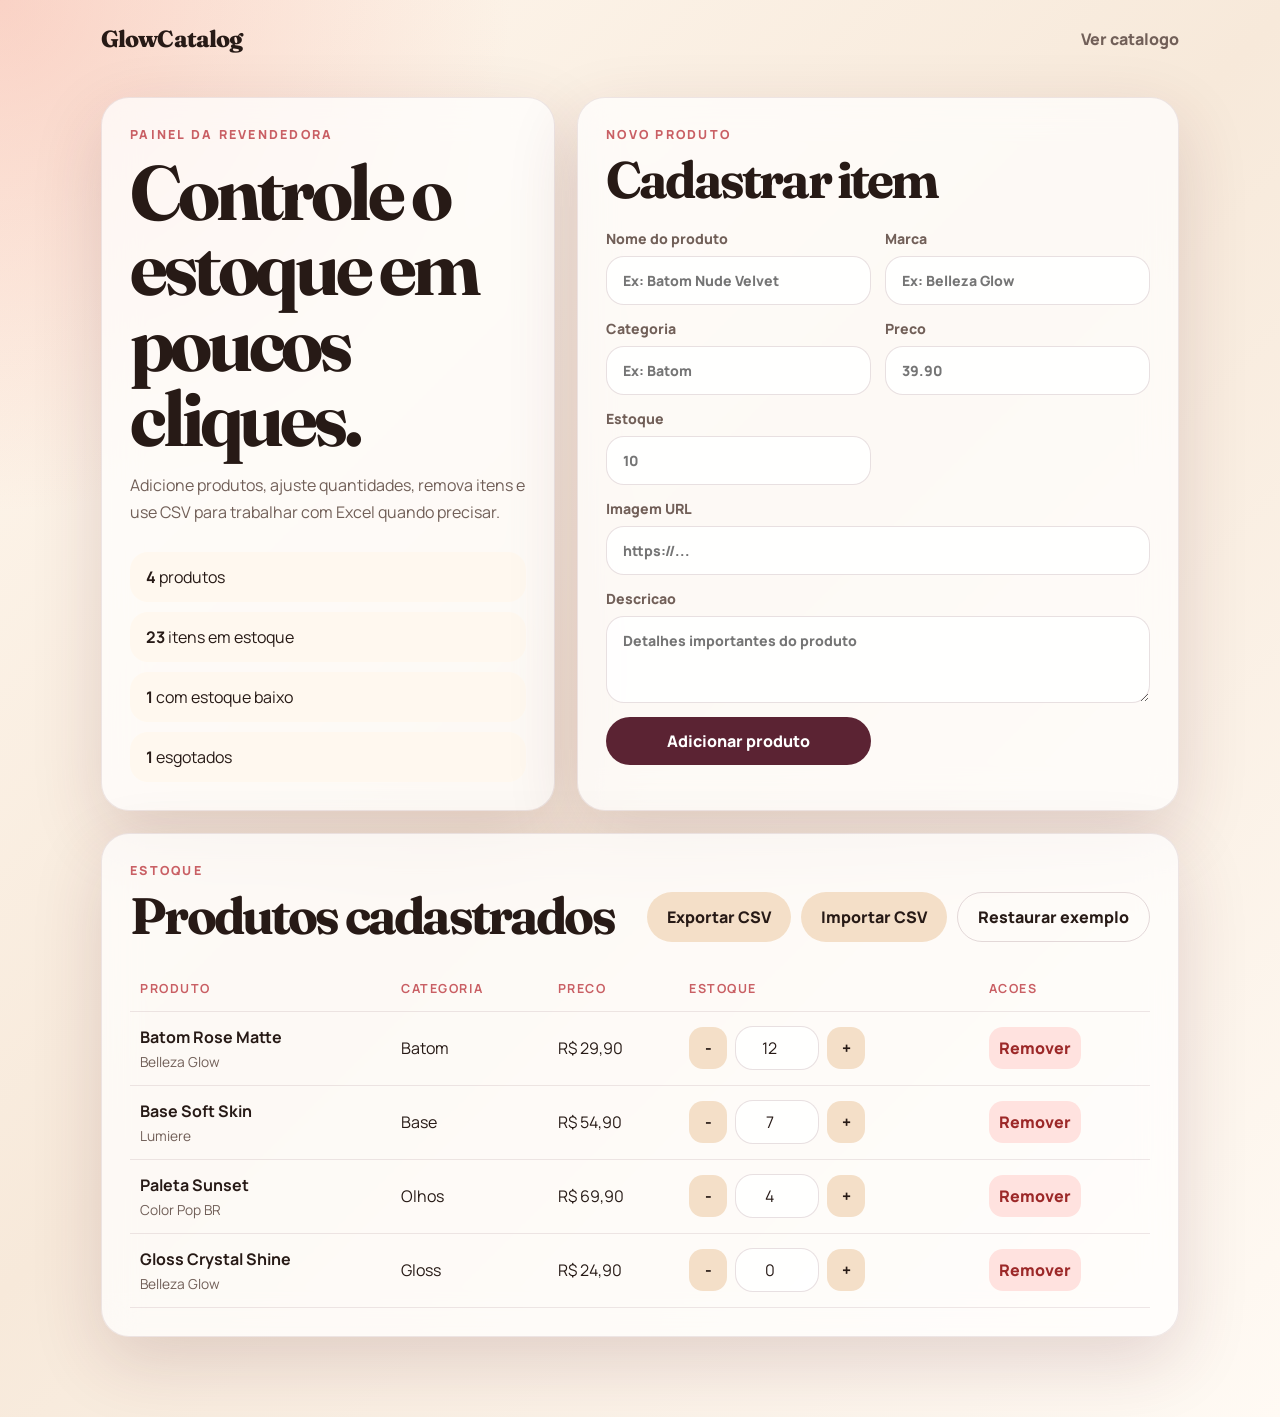
==== admin.html @ e666558e "Create Mary Kay product catalog" ====
﻿<!DOCTYPE html>
<html lang="pt-BR">
<head>
  <meta charset="UTF-8">
  <meta name="viewport" content="width=device-width, initial-scale=1.0">
  <title>Painel da Revendedora | GlowCatalog</title>
  <link rel="preconnect" href="https://fonts.googleapis.com">
  <link rel="preconnect" href="https://fonts.gstatic.com" crossorigin>
  <link href="https://fonts.googleapis.com/css2?family=Fraunces:opsz,wght@9..144,600;9..144,800&family=Manrope:wght@400;600;700;800&display=swap" rel="stylesheet">
  <link rel="stylesheet" href="assets/styles.css">
</head>
<body class="admin-body">
  <nav class="topbar compact">
    <a class="brand" href="index.html">GlowCatalog</a>
    <div class="nav-links">
      <a href="index.html">Ver catalogo</a>
    </div>
  </nav>

  <main class="admin-layout">
    <section class="panel intro-panel">
      <p class="eyebrow">Painel da revendedora</p>
      <h1>Controle o estoque em poucos cliques.</h1>
      <p>Adicione produtos, ajuste quantidades, remova itens e use CSV para trabalhar com Excel quando precisar.</p>
      <div class="summary" data-admin-summary></div>
    </section>

    <section class="panel">
      <div class="section-heading">
        <div>
          <p class="eyebrow">Novo produto</p>
          <h2>Cadastrar item</h2>
        </div>
      </div>

      <form class="product-form" data-product-form>
        <label>Nome do produto<input name="name" required placeholder="Ex: Batom Nude Velvet"></label>
        <label>Marca<input name="brand" required placeholder="Ex: Belleza Glow"></label>
        <label>Categoria<input name="category" required placeholder="Ex: Batom"></label>
        <label>Preco<input name="price" type="number" min="0" step="0.01" required placeholder="39.90"></label>
        <label>Estoque<input name="stock" type="number" min="0" required placeholder="10"></label>
        <label class="full-width">Imagem URL<input name="image" placeholder="https://..."></label>
        <label class="full-width">Descricao<textarea name="description" rows="3" placeholder="Detalhes importantes do produto"></textarea></label>
        <button class="button" type="submit">Adicionar produto</button>
      </form>
    </section>

    <section class="panel full-width-panel">
      <div class="section-heading">
        <div>
          <p class="eyebrow">Estoque</p>
          <h2>Produtos cadastrados</h2>
        </div>
        <div class="toolbar">
          <button class="button secondary" type="button" data-export>Exportar CSV</button>
          <label class="button secondary file-button">Importar CSV<input type="file" accept=".csv" data-import></label>
          <button class="button ghost" type="button" data-reset>Restaurar exemplo</button>
        </div>
      </div>
      <div class="table-wrap" data-admin-table></div>
    </section>
  </main>

  <script src="scripts/store.js"></script>
  <script src="scripts/admin.js"></script>
</body>
</html>
---- assets/styles.css ----
﻿:root {
  --ink: #271a16;
  --muted: #715f58;
  --cream: #fff8ef;
  --sand: #f4dfc8;
  --rose: #c95f64;
  --coral: #f08a76;
  --plum: #5b2333;
  --white: #ffffff;
  --shadow: 0 24px 70px rgba(91, 35, 51, 0.16);
  --radius: 28px;
}

* {
  box-sizing: border-box;
}

html {
  scroll-behavior: smooth;
}

body {
  margin: 0;
  background:
    radial-gradient(circle at top left, rgba(240, 138, 118, 0.34), transparent 32rem),
    linear-gradient(135deg, #fff8ef 0%, #f7e9da 48%, #fffaf4 100%);
  color: var(--ink);
  font-family: "Manrope", sans-serif;
}

img, input, select, textarea, button {
  font: inherit;
}

a {
  color: inherit;
  text-decoration: none;
}

button, .button {
  cursor: pointer;
}

.hero {
  min-height: 78vh;
  padding: 24px clamp(18px, 4vw, 64px) 80px;
  position: relative;
  overflow: hidden;
}

.hero::after {
  content: "";
  position: absolute;
  width: 360px;
  height: 360px;
  right: -110px;
  top: 160px;
  border-radius: 999px;
  background: linear-gradient(135deg, rgba(201, 95, 100, 0.25), rgba(255, 248, 239, 0));
  z-index: -1;
}

.topbar {
  display: flex;
  align-items: center;
  justify-content: space-between;
  gap: 20px;
  max-width: 1180px;
  margin: 0 auto;
  padding: 14px 0;
}

.topbar.compact {
  padding: 24px clamp(18px, 4vw, 64px);
}

.brand {
  font-family: "Fraunces", serif;
  font-size: 1.45rem;
  font-weight: 800;
  letter-spacing: -0.04em;
}

.nav-links {
  display: flex;
  align-items: center;
  gap: 18px;
  color: var(--muted);
  font-weight: 800;
}

.hero-content {
  display: grid;
  grid-template-columns: minmax(0, 1fr) 360px;
  align-items: end;
  gap: 44px;
  max-width: 1180px;
  margin: 88px auto 0;
}

.eyebrow {
  color: var(--rose);
  font-size: 0.78rem;
  font-weight: 900;
  letter-spacing: 0.18em;
  margin: 0 0 12px;
  text-transform: uppercase;
}

h1, h2, h3 {
  font-family: "Fraunces", serif;
  letter-spacing: -0.055em;
  line-height: 0.98;
  margin: 0;
}

h1 {
  font-size: clamp(3.1rem, 8vw, 7.8rem);
  max-width: 920px;
}

h2 {
  font-size: clamp(2rem, 4vw, 4rem);
}

h3 {
  font-size: 1.55rem;
}

.hero-copy {
  color: var(--muted);
  font-size: clamp(1rem, 2vw, 1.25rem);
  line-height: 1.7;
  max-width: 650px;
  margin: 28px 0;
}

.button {
  align-items: center;
  background: var(--plum);
  border: 0;
  border-radius: 999px;
  color: var(--white);
  display: inline-flex;
  font-weight: 900;
  justify-content: center;
  padding: 13px 20px;
  transition: transform 180ms ease, box-shadow 180ms ease, opacity 180ms ease;
}

.button:hover {
  box-shadow: 0 18px 36px rgba(91, 35, 51, 0.22);
  transform: translateY(-2px);
}

.button.small {
  font-size: 0.85rem;
  padding: 10px 14px;
}

.button.secondary, .button.ghost {
  background: var(--sand);
  color: var(--ink);
}

.button.ghost {
  background: transparent;
  border: 1px solid rgba(91, 35, 51, 0.16);
}

.disabled {
  opacity: 0.54;
  pointer-events: none;
}

.hero-card, .panel, .product-card, .empty-state {
  background: rgba(255, 255, 255, 0.72);
  border: 1px solid rgba(91, 35, 51, 0.1);
  border-radius: var(--radius);
  box-shadow: var(--shadow);
  backdrop-filter: blur(18px);
}

.hero-card {
  padding: 30px;
  transform: rotate(2deg);
}

.hero-card span, .hero-card p {
  color: var(--muted);
}

.hero-card strong {
  display: block;
  font-family: "Fraunces", serif;
  font-size: 2.35rem;
  letter-spacing: -0.05em;
  line-height: 1;
  margin: 16px 0;
}

.catalog-section, .admin-layout {
  max-width: 1180px;
  margin: 0 auto;
  padding: 48px clamp(18px, 4vw, 64px) 80px;
}

.section-heading {
  align-items: end;
  display: flex;
  justify-content: space-between;
  gap: 20px;
  margin-bottom: 24px;
}

.count {
  background: var(--plum);
  border-radius: 999px;
  color: var(--white);
  font-weight: 900;
  padding: 10px 14px;
}

.filters {
  display: grid;
  grid-template-columns: minmax(220px, 1fr) 220px 220px;
  gap: 14px;
  margin-bottom: 28px;
}

input, select, textarea {
  background: rgba(255, 255, 255, 0.85);
  border: 1px solid rgba(91, 35, 51, 0.14);
  border-radius: 18px;
  color: var(--ink);
  outline: 0;
  padding: 14px 16px;
  width: 100%;
}

input:focus, select:focus, textarea:focus {
  border-color: var(--rose);
  box-shadow: 0 0 0 4px rgba(201, 95, 100, 0.14);
}

.products-grid {
  display: grid;
  grid-template-columns: repeat(3, minmax(0, 1fr));
  gap: 20px;
}

.product-card {
  animation: rise 420ms ease both;
  overflow: hidden;
}

.product-image {
  background-color: var(--sand);
  background-position: center;
  background-size: cover;
  min-height: 230px;
  padding: 16px;
}

.stock-pill {
  background: rgba(255, 255, 255, 0.88);
  border-radius: 999px;
  color: var(--plum);
  display: inline-flex;
  font-size: 0.82rem;
  font-weight: 900;
  padding: 8px 12px;
}

.is-sold-out .product-image {
  filter: grayscale(0.8);
}

.product-info {
  padding: 22px;
}

.product-info p:not(.eyebrow) {
  color: var(--muted);
  line-height: 1.6;
}

.product-footer {
  align-items: center;
  display: flex;
  gap: 14px;
  justify-content: space-between;
  margin-top: 22px;
}

.product-footer strong {
  font-size: 1.2rem;
}

footer {
  color: var(--muted);
  padding: 0 clamp(18px, 4vw, 64px) 40px;
  text-align: center;
}

.admin-body {
  min-height: 100vh;
}

.admin-layout {
  display: grid;
  grid-template-columns: 0.86fr 1.14fr;
  gap: 22px;
  padding-top: 20px;
}

.panel {
  padding: 28px;
}

.intro-panel h1 {
  font-size: clamp(2.5rem, 6vw, 5.6rem);
}

.intro-panel p:not(.eyebrow) {
  color: var(--muted);
  line-height: 1.7;
}

.summary {
  display: grid;
  gap: 10px;
  margin-top: 26px;
}

.summary span {
  background: var(--cream);
  border-radius: 18px;
  padding: 14px 16px;
}

.product-form {
  display: grid;
  grid-template-columns: repeat(2, minmax(0, 1fr));
  gap: 14px;
}

.product-form label {
  color: var(--muted);
  display: grid;
  font-size: 0.88rem;
  font-weight: 900;
  gap: 8px;
}

.full-width, .full-width-panel {
  grid-column: 1 / -1;
}

.toolbar {
  display: flex;
  flex-wrap: wrap;
  gap: 10px;
  justify-content: flex-end;
}

.file-button input {
  display: none;
}

.table-wrap {
  overflow-x: auto;
}

table {
  border-collapse: collapse;
  width: 100%;
}

th, td {
  border-bottom: 1px solid rgba(91, 35, 51, 0.1);
  padding: 14px 10px;
  text-align: left;
  vertical-align: middle;
}

th {
  color: var(--rose);
  font-size: 0.78rem;
  letter-spacing: 0.12em;
  text-transform: uppercase;
}

td span {
  color: var(--muted);
  display: block;
  font-size: 0.86rem;
  margin-top: 4px;
}

.stock-control {
  align-items: center;
  display: flex;
  gap: 8px;
}

.stock-control button, .danger {
  background: var(--sand);
  border: 0;
  border-radius: 14px;
  color: var(--ink);
  font-weight: 900;
  min-width: 38px;
  padding: 10px;
}

.stock-control input {
  max-width: 84px;
  padding: 10px;
  text-align: center;
}

.danger {
  background: #ffe2df;
  color: #9c2828;
}

.empty-state {
  grid-column: 1 / -1;
  padding: 36px;
  text-align: center;
}

@keyframes rise {
  from {
    opacity: 0;
    transform: translateY(16px);
  }
  to {
    opacity: 1;
    transform: translateY(0);
  }
}

@media (max-width: 920px) {
  .hero-content, .admin-layout, .products-grid, .filters {
    grid-template-columns: 1fr;
  }

  .hero-card {
    transform: none;
  }

  .section-heading {
    align-items: start;
    flex-direction: column;
  }
}

@media (max-width: 620px) {
  .nav-links {
    align-items: flex-end;
    flex-direction: column;
    gap: 8px;
  }

  .product-form {
    grid-template-columns: 1fr;
  }

  .product-footer {
    align-items: start;
    flex-direction: column;
  }

  .toolbar {
    justify-content: flex-start;
  }
}
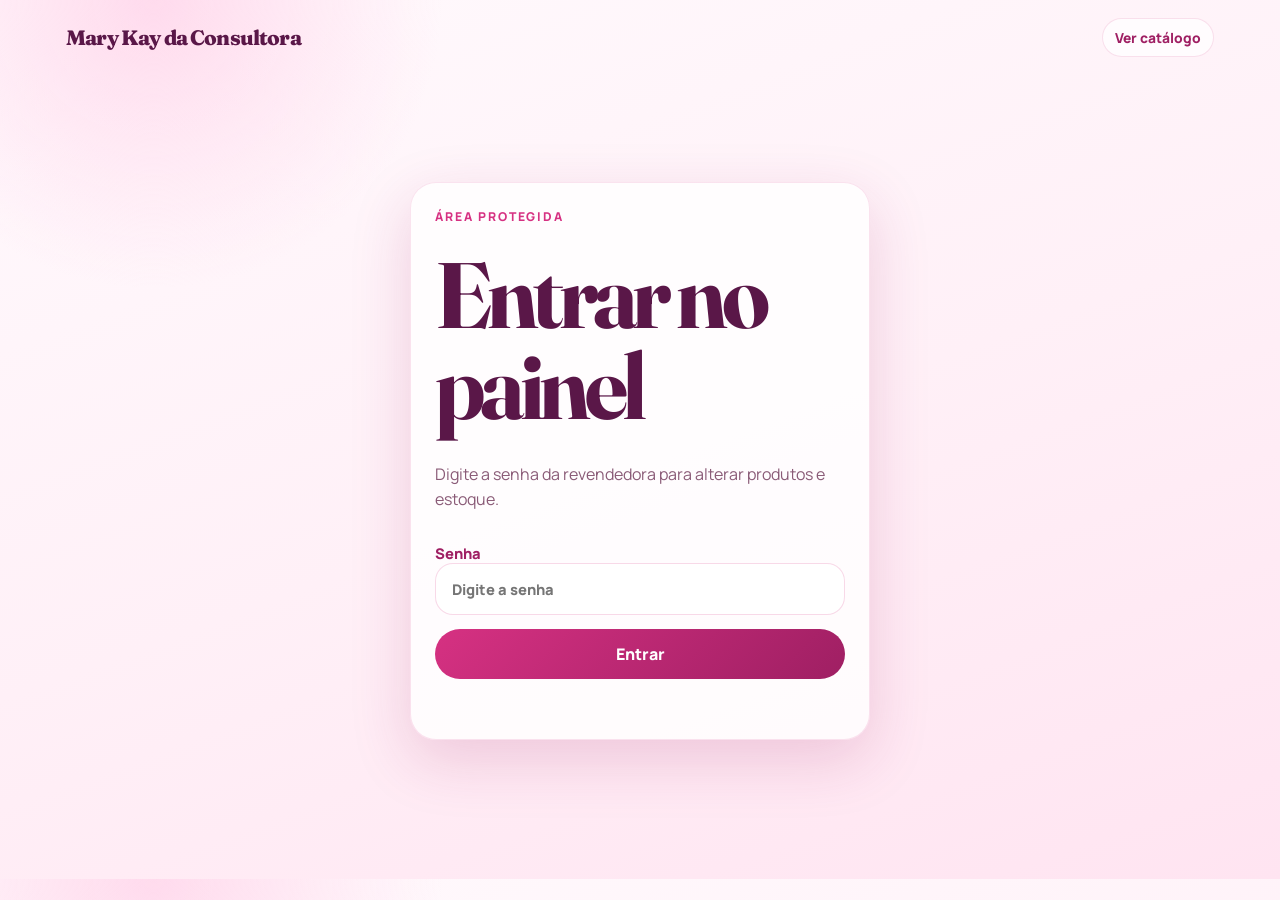
==== commit 7047363d: "Improve catalog README and mobile shopping flow" ====
--- a/admin.html
+++ b/admin.html
@@ -3,58 +3,59 @@
 <head>
   <meta charset="UTF-8">
   <meta name="viewport" content="width=device-width, initial-scale=1.0">
-  <title>Painel da Revendedora | GlowCatalog</title>
+  <title>Painel da Revendedora | Mary Kay</title>
   <link rel="preconnect" href="https://fonts.googleapis.com">
   <link rel="preconnect" href="https://fonts.gstatic.com" crossorigin>
-  <link href="https://fonts.googleapis.com/css2?family=Fraunces:opsz,wght@9..144,600;9..144,800&family=Manrope:wght@400;600;700;800&display=swap" rel="stylesheet">
+  <link href="https://fonts.googleapis.com/css2?family=Fraunces:opsz,wght@9..144,700;9..144,800&family=Manrope:wght@400;600;700;800&display=swap" rel="stylesheet">
   <link rel="stylesheet" href="assets/styles.css">
 </head>
 <body class="admin-body">
   <nav class="topbar compact">
-    <a class="brand" href="index.html">GlowCatalog</a>
-    <div class="nav-links">
-      <a href="index.html">Ver catalogo</a>
-    </div>
+    <a class="brand" href="index.html">Mary Kay da Consultora</a>
+    <div class="nav-links"><a href="index.html">Ver catálogo</a></div>
   </nav>
 
-  <main class="admin-layout">
+  <section class="login-screen" data-login-screen>
+    <form class="login-card" data-login-form>
+      <p class="eyebrow">Área protegida</p>
+      <h1>Entrar no painel</h1>
+      <p>Digite a senha da revendedora para alterar produtos e estoque.</p>
+      <label>Senha<input type="password" data-admin-password placeholder="Digite a senha" autocomplete="current-password"></label>
+      <button class="button" type="submit">Entrar</button>
+      <p class="login-error" data-login-error aria-live="polite"></p>
+    </form>
+  </section>
+
+  <main class="admin-layout is-locked" data-admin-content>
     <section class="panel intro-panel">
       <p class="eyebrow">Painel da revendedora</p>
-      <h1>Controle o estoque em poucos cliques.</h1>
+      <h1>Controle o catálogo em poucos cliques.</h1>
       <p>Adicione produtos, ajuste quantidades, remova itens e use CSV para trabalhar com Excel quando precisar.</p>
       <div class="summary" data-admin-summary></div>
     </section>
 
     <section class="panel">
-      <div class="section-heading">
-        <div>
-          <p class="eyebrow">Novo produto</p>
-          <h2>Cadastrar item</h2>
-        </div>
-      </div>
-
+      <div class="section-heading"><div><p class="eyebrow">Novo produto</p><h2>Cadastrar item</h2></div></div>
       <form class="product-form" data-product-form>
-        <label>Nome do produto<input name="name" required placeholder="Ex: Batom Nude Velvet"></label>
-        <label>Marca<input name="brand" required placeholder="Ex: Belleza Glow"></label>
-        <label>Categoria<input name="category" required placeholder="Ex: Batom"></label>
-        <label>Preco<input name="price" type="number" min="0" step="0.01" required placeholder="39.90"></label>
-        <label>Estoque<input name="stock" type="number" min="0" required placeholder="10"></label>
+        <label>Nome do produto<input name="name" required placeholder="Ex: Batom Matte"></label>
+        <label>Marca<input name="brand" required value="Mary Kay"></label>
+        <label>Categoria<input name="category" required placeholder="Ex: Maquiagem - Lábios"></label>
+        <label>Preço<input name="price" type="number" min="0" step="0.01" required placeholder="39.90"></label>
+        <label>Estoque<input name="stock" type="number" min="0" required value="10"></label>
+        <label>Etiqueta<input name="tag" placeholder="Ex: Promoção"></label>
         <label class="full-width">Imagem URL<input name="image" placeholder="https://..."></label>
-        <label class="full-width">Descricao<textarea name="description" rows="3" placeholder="Detalhes importantes do produto"></textarea></label>
+        <label class="full-width">Descrição<textarea name="description" rows="3" placeholder="Detalhes importantes do produto"></textarea></label>
         <button class="button" type="submit">Adicionar produto</button>
       </form>
     </section>
 
     <section class="panel full-width-panel">
       <div class="section-heading">
-        <div>
-          <p class="eyebrow">Estoque</p>
-          <h2>Produtos cadastrados</h2>
-        </div>
+        <div><p class="eyebrow">Estoque</p><h2>Produtos cadastrados</h2></div>
         <div class="toolbar">
           <button class="button secondary" type="button" data-export>Exportar CSV</button>
           <label class="button secondary file-button">Importar CSV<input type="file" accept=".csv" data-import></label>
-          <button class="button ghost" type="button" data-reset>Restaurar exemplo</button>
+          <button class="button ghost" type="button" data-reset>Restaurar catálogo</button>
         </div>
       </div>
       <div class="table-wrap" data-admin-table></div>
--- a/assets/styles.css
+++ b/assets/styles.css
@@ -1,479 +1,125 @@
 ﻿:root {
-  --ink: #271a16;
-  --muted: #715f58;
-  --cream: #fff8ef;
-  --sand: #f4dfc8;
-  --rose: #c95f64;
-  --coral: #f08a76;
-  --plum: #5b2333;
+  --ink: #3a1730;
+  --muted: #8a5b77;
+  --pink-50: #fff0f7;
+  --pink-100: #ffd9ec;
+  --pink-500: #d63182;
+  --pink-700: #9f1f63;
+  --plum: #5a1748;
   --white: #ffffff;
-  --shadow: 0 24px 70px rgba(91, 35, 51, 0.16);
-  --radius: 28px;
+  --danger-bg: #ffe1e8;
+  --danger: #a3264a;
+  --shadow: 0 20px 60px rgba(159, 31, 99, 0.18);
+  --radius: 26px;
+  --checkout-height: 112px;
 }
 
-* {
-  box-sizing: border-box;
-}
-
-html {
-  scroll-behavior: smooth;
-}
-
+* { box-sizing: border-box; }
+html { scroll-behavior: smooth; }
 body {
   margin: 0;
-  background:
-    radial-gradient(circle at top left, rgba(240, 138, 118, 0.34), transparent 32rem),
-    linear-gradient(135deg, #fff8ef 0%, #f7e9da 48%, #fffaf4 100%);
+  min-width: 320px;
+  background: radial-gradient(circle at 12% 0%, rgba(255, 217, 236, .95), transparent 18rem), linear-gradient(160deg, #fffafd 0%, #fff0f7 52%, #ffe4f1 100%);
   color: var(--ink);
   font-family: "Manrope", sans-serif;
+  padding-bottom: calc(var(--checkout-height) + env(safe-area-inset-bottom));
 }
-
-img, input, select, textarea, button {
-  font: inherit;
+img, input, textarea, button { font: inherit; }
+a { color: inherit; text-decoration: none; }
+button, .button { cursor: pointer; }
+.topbar { align-items: center; display: flex; gap: 12px; justify-content: space-between; margin: 0 auto; max-width: 1180px; padding: 18px 16px 8px; }
+.brand { color: var(--plum); font-family: "Fraunces", serif; font-size: 1.3rem; font-weight: 800; letter-spacing: -.04em; }
+.admin-link, .nav-links a { background: rgba(255,255,255,.72); border: 1px solid rgba(214,49,130,.14); border-radius: 999px; color: var(--pink-700); font-size: .86rem; font-weight: 900; padding: 9px 12px; }
+.nav-links { display: flex; gap: 10px; }
+.consultant-banner { align-items: center; background: linear-gradient(135deg, rgba(255,255,255,.88), rgba(255,217,236,.78)); border: 1px solid rgba(214,49,130,.14); border-radius: 0 0 34px 34px; box-shadow: var(--shadow); display: grid; gap: 18px; margin: 10px 12px 18px; padding: 18px; }
+.consultant-photo { align-items: center; aspect-ratio: 1; background: linear-gradient(135deg, #f9b6d7, var(--pink-500)); border: 8px solid var(--white); border-radius: 999px; box-shadow: 0 20px 44px rgba(159,31,99,.22); color: var(--white); display: flex; font-weight: 900; justify-content: center; justify-self: center; max-width: 180px; overflow: hidden; position: relative; text-align: center; width: 68vw; }
+.consultant-photo img { height: 100%; inset: 0; object-fit: cover; position: absolute; width: 100%; z-index: 2; }
+.eyebrow { color: var(--pink-500); font-size: .76rem; font-weight: 900; letter-spacing: .16em; margin: 0 0 10px; text-transform: uppercase; }
+h1, h2, h3 { font-family: "Fraunces", serif; letter-spacing: -.055em; line-height: .98; margin: 0; }
+h1 { color: var(--plum); font-size: clamp(2.45rem, 13vw, 5.8rem); }
+h2 { font-size: clamp(1.85rem, 8vw, 3.6rem); }
+h3 { font-size: 1.48rem; }
+p { color: var(--muted); line-height: 1.6; }
+.button { align-items: center; background: linear-gradient(135deg, var(--pink-500), var(--pink-700)); border: 0; border-radius: 999px; color: var(--white); display: inline-flex; font-weight: 900; justify-content: center; padding: 14px 18px; transition: transform .18s ease, box-shadow .18s ease, opacity .18s ease; }
+.button:hover { box-shadow: 0 16px 34px rgba(159,31,99,.26); transform: translateY(-1px); }
+.button.secondary, .button.ghost { background: var(--pink-100); color: var(--plum); }
+.button.ghost { background: var(--white); border: 1px solid rgba(214,49,130,.18); }
+.disabled, button:disabled { opacity: .48; pointer-events: none; }
+.shop-layout, .admin-layout { display: grid; gap: 18px; margin: 0 auto; max-width: 1180px; padding: 0 12px 26px; }
+.easy-search, .shop-card, .cart-card, .panel, .empty-state, .login-card { background: rgba(255,255,255,.82); border: 1px solid rgba(214,49,130,.13); border-radius: var(--radius); box-shadow: var(--shadow); overflow: hidden; }
+.easy-search { display: grid; gap: 10px; margin-bottom: 14px; padding: 16px; }
+.easy-search label, .product-form label, .login-card label { color: var(--pink-700); font-size: .92rem; font-weight: 900; }
+input, textarea { background: rgba(255,255,255,.94); border: 1px solid rgba(214,49,130,.18); border-radius: 18px; color: var(--ink); outline: 0; padding: 15px 16px; width: 100%; }
+input:focus, textarea:focus { border-color: var(--pink-500); box-shadow: 0 0 0 4px rgba(214,49,130,.14); }
+.category-strip { display: flex; gap: 10px; margin: 0 0 14px; overflow-x: auto; padding: 2px 2px 8px; }
+.chip { background: rgba(255,255,255,.82); border: 1px solid rgba(214,49,130,.16); border-radius: 999px; color: var(--plum); flex: 0 0 auto; font-weight: 900; padding: 12px 16px; }
+.chip.active { background: var(--plum); color: var(--white); }
+.shop-grid { display: grid; gap: 14px; }
+.shop-card { animation: rise .42s ease both; transition: transform .3s ease, box-shadow .3s ease; }
+.shop-card:hover { transform: scale(1.02); }
+.shop-image { background-color: var(--pink-100); background-position: center; background-size: cover; min-height: 178px; padding: 14px; }
+.tag-pill { background: rgba(255,255,255,.92); border-radius: 999px; color: var(--pink-700); display: inline-flex; font-size: .82rem; font-weight: 900; padding: 8px 12px; }
+.shop-info { display: grid; gap: 11px; padding: 18px; }
+.shop-info p { margin: 0; }
+.price { color: var(--pink-700); font-size: 1.55rem; }
+.big-actions { align-items: center; background: var(--pink-50); border-radius: 22px; display: grid; grid-template-columns: 58px 1fr 58px; overflow: hidden; }
+.big-actions button { background: var(--plum); border: 0; color: var(--white); font-size: 1.9rem; font-weight: 900; min-height: 58px; }
+.big-actions span { color: var(--plum); font-size: 1.35rem; font-weight: 900; text-align: center; }
+.add-button { padding: 16px; width: 100%; }
+.cart-panel { display: none; }
+.cart-card { padding: 18px; }
+.cart-heading { align-items: start; display: flex; justify-content: space-between; gap: 16px; margin-bottom: 16px; }
+.cart-heading span { background: var(--plum); border-radius: 999px; color: var(--white); font-weight: 900; padding: 8px 12px; white-space: nowrap; }
+.cart-list { display: grid; gap: 10px; }
+.cart-empty, .cart-row { background: var(--pink-50); border-radius: 18px; margin: 0; padding: 14px; }
+.cart-row { align-items: center; display: flex; gap: 12px; justify-content: space-between; }
+.cart-row span { color: var(--muted); display: block; font-size: .9rem; margin-top: 4px; }
+.cart-row button, .danger { background: var(--danger-bg); border: 0; border-radius: 999px; color: var(--danger); font-weight: 900; padding: 9px 12px; }
+.checkout-bar { align-items: center; background: rgba(255,255,255,.96); border: 1px solid rgba(214,49,130,.16); border-radius: 24px 24px 0 0; bottom: 0; box-shadow: 0 -16px 44px rgba(159,31,99,.18); display: grid; gap: 10px; left: 0; min-height: var(--checkout-height); padding: 12px 12px calc(12px + env(safe-area-inset-bottom)); position: fixed; right: 0; z-index: 20; }
+.checkout-total { align-items: end; display: flex; justify-content: space-between; gap: 12px; }
+.checkout-total span { color: var(--muted); font-size: .82rem; font-weight: 900; }
+.checkout-total strong { color: var(--plum); font-family: "Fraunces", serif; font-size: 1.85rem; line-height: 1; }
+.checkout-actions { display: grid; gap: 8px; grid-template-columns: 1fr auto; }
+.whatsapp-button, .clear-button { min-height: 48px; width: 100%; }
+.admin-body { padding-bottom: 0; }
+.login-screen { display: grid; min-height: calc(100vh - 86px); padding: 24px 14px 46px; place-items: center; }
+.login-screen.is-hidden, .admin-layout.is-locked { display: none; }
+.login-card { display: grid; gap: 14px; max-width: 460px; padding: 24px; width: 100%; }
+.login-error { color: var(--danger); font-weight: 900; margin: 0; min-height: 1.4em; }
+.panel { padding: 22px; }
+.summary { display: grid; gap: 10px; margin-top: 24px; }
+.summary span { background: var(--pink-50); border-radius: 18px; padding: 14px 16px; }
+.section-heading { display: grid; gap: 16px; margin-bottom: 22px; }
+.product-form { display: grid; gap: 14px; }
+.product-form label { display: grid; gap: 8px; }
+.toolbar { display: flex; flex-wrap: wrap; gap: 10px; }
+.file-button input { display: none; }
+.table-wrap { overflow-x: auto; }
+table { border-collapse: collapse; min-width: 760px; width: 100%; }
+th, td { border-bottom: 1px solid rgba(214,49,130,.12); padding: 14px 10px; text-align: left; vertical-align: middle; }
+th { color: var(--pink-500); font-size: .78rem; letter-spacing: .12em; text-transform: uppercase; }
+td span { color: var(--muted); display: block; font-size: .86rem; margin-top: 4px; }
+.stock-control { align-items: center; display: flex; gap: 8px; }
+.stock-control button { background: var(--pink-100); border: 0; border-radius: 14px; color: var(--plum); font-weight: 900; min-width: 38px; padding: 10px; }
+.stock-control input { max-width: 84px; padding: 10px; text-align: center; }
+.full-width, .full-width-panel { grid-column: 1 / -1; }
+.empty-state { grid-column: 1 / -1; padding: 34px; text-align: center; }
+@keyframes rise { from { opacity: 0; transform: translateY(16px); } to { opacity: 1; transform: translateY(0); } }
+@media (min-width: 620px) {
+  :root { --checkout-height: 88px; }
+  .consultant-banner { grid-template-columns: 190px 1fr; margin: 16px 24px 24px; padding: 24px; }
+  .consultant-photo { max-width: 190px; width: 190px; }
+  .shop-layout, .admin-layout { padding-inline: 24px; }
+  .shop-grid { grid-template-columns: repeat(2, minmax(0, 1fr)); }
+  .checkout-bar { border-radius: 999px; bottom: 16px; grid-template-columns: minmax(190px, .8fr) minmax(330px, 1fr); left: 50%; max-width: 760px; min-height: 0; padding: 12px; right: auto; transform: translateX(-50%); width: calc(100% - 32px); }
+  .checkout-actions { grid-template-columns: 1fr 126px; }
+  .product-form { grid-template-columns: repeat(2, minmax(0, 1fr)); }
 }
-
-a {
-  color: inherit;
-  text-decoration: none;
+@media (min-width: 980px) {
+  body { --checkout-height: 0px; padding-bottom: 118px; }
+  .consultant-banner { border-radius: 40px; margin: 22px auto 34px; max-width: 1180px; padding: 34px; }
+  .shop-layout { grid-template-columns: minmax(0, 1fr) 350px; padding: 0 clamp(24px, 4vw, 64px) 40px; }
+  .cart-panel { display: block; position: sticky; top: 18px; }
+  .admin-layout { grid-template-columns: .86fr 1.14fr; padding: 20px clamp(24px, 4vw, 64px) 80px; }
+  .section-heading { align-items: end; display: flex; justify-content: space-between; }
 }
-
-button, .button {
-  cursor: pointer;
-}
-
-.hero {
-  min-height: 78vh;
-  padding: 24px clamp(18px, 4vw, 64px) 80px;
-  position: relative;
-  overflow: hidden;
-}
-
-.hero::after {
-  content: "";
-  position: absolute;
-  width: 360px;
-  height: 360px;
-  right: -110px;
-  top: 160px;
-  border-radius: 999px;
-  background: linear-gradient(135deg, rgba(201, 95, 100, 0.25), rgba(255, 248, 239, 0));
-  z-index: -1;
-}
-
-.topbar {
-  display: flex;
-  align-items: center;
-  justify-content: space-between;
-  gap: 20px;
-  max-width: 1180px;
-  margin: 0 auto;
-  padding: 14px 0;
-}
-
-.topbar.compact {
-  padding: 24px clamp(18px, 4vw, 64px);
-}
-
-.brand {
-  font-family: "Fraunces", serif;
-  font-size: 1.45rem;
-  font-weight: 800;
-  letter-spacing: -0.04em;
-}
-
-.nav-links {
-  display: flex;
-  align-items: center;
-  gap: 18px;
-  color: var(--muted);
-  font-weight: 800;
-}
-
-.hero-content {
-  display: grid;
-  grid-template-columns: minmax(0, 1fr) 360px;
-  align-items: end;
-  gap: 44px;
-  max-width: 1180px;
-  margin: 88px auto 0;
-}
-
-.eyebrow {
-  color: var(--rose);
-  font-size: 0.78rem;
-  font-weight: 900;
-  letter-spacing: 0.18em;
-  margin: 0 0 12px;
-  text-transform: uppercase;
-}
-
-h1, h2, h3 {
-  font-family: "Fraunces", serif;
-  letter-spacing: -0.055em;
-  line-height: 0.98;
-  margin: 0;
-}
-
-h1 {
-  font-size: clamp(3.1rem, 8vw, 7.8rem);
-  max-width: 920px;
-}
-
-h2 {
-  font-size: clamp(2rem, 4vw, 4rem);
-}
-
-h3 {
-  font-size: 1.55rem;
-}
-
-.hero-copy {
-  color: var(--muted);
-  font-size: clamp(1rem, 2vw, 1.25rem);
-  line-height: 1.7;
-  max-width: 650px;
-  margin: 28px 0;
-}
-
-.button {
-  align-items: center;
-  background: var(--plum);
-  border: 0;
-  border-radius: 999px;
-  color: var(--white);
-  display: inline-flex;
-  font-weight: 900;
-  justify-content: center;
-  padding: 13px 20px;
-  transition: transform 180ms ease, box-shadow 180ms ease, opacity 180ms ease;
-}
-
-.button:hover {
-  box-shadow: 0 18px 36px rgba(91, 35, 51, 0.22);
-  transform: translateY(-2px);
-}
-
-.button.small {
-  font-size: 0.85rem;
-  padding: 10px 14px;
-}
-
-.button.secondary, .button.ghost {
-  background: var(--sand);
-  color: var(--ink);
-}
-
-.button.ghost {
-  background: transparent;
-  border: 1px solid rgba(91, 35, 51, 0.16);
-}
-
-.disabled {
-  opacity: 0.54;
-  pointer-events: none;
-}
-
-.hero-card, .panel, .product-card, .empty-state {
-  background: rgba(255, 255, 255, 0.72);
-  border: 1px solid rgba(91, 35, 51, 0.1);
-  border-radius: var(--radius);
-  box-shadow: var(--shadow);
-  backdrop-filter: blur(18px);
-}
-
-.hero-card {
-  padding: 30px;
-  transform: rotate(2deg);
-}
-
-.hero-card span, .hero-card p {
-  color: var(--muted);
-}
-
-.hero-card strong {
-  display: block;
-  font-family: "Fraunces", serif;
-  font-size: 2.35rem;
-  letter-spacing: -0.05em;
-  line-height: 1;
-  margin: 16px 0;
-}
-
-.catalog-section, .admin-layout {
-  max-width: 1180px;
-  margin: 0 auto;
-  padding: 48px clamp(18px, 4vw, 64px) 80px;
-}
-
-.section-heading {
-  align-items: end;
-  display: flex;
-  justify-content: space-between;
-  gap: 20px;
-  margin-bottom: 24px;
-}
-
-.count {
-  background: var(--plum);
-  border-radius: 999px;
-  color: var(--white);
-  font-weight: 900;
-  padding: 10px 14px;
-}
-
-.filters {
-  display: grid;
-  grid-template-columns: minmax(220px, 1fr) 220px 220px;
-  gap: 14px;
-  margin-bottom: 28px;
-}
-
-input, select, textarea {
-  background: rgba(255, 255, 255, 0.85);
-  border: 1px solid rgba(91, 35, 51, 0.14);
-  border-radius: 18px;
-  color: var(--ink);
-  outline: 0;
-  padding: 14px 16px;
-  width: 100%;
-}
-
-input:focus, select:focus, textarea:focus {
-  border-color: var(--rose);
-  box-shadow: 0 0 0 4px rgba(201, 95, 100, 0.14);
-}
-
-.products-grid {
-  display: grid;
-  grid-template-columns: repeat(3, minmax(0, 1fr));
-  gap: 20px;
-}
-
-.product-card {
-  animation: rise 420ms ease both;
-  overflow: hidden;
-}
-
-.product-image {
-  background-color: var(--sand);
-  background-position: center;
-  background-size: cover;
-  min-height: 230px;
-  padding: 16px;
-}
-
-.stock-pill {
-  background: rgba(255, 255, 255, 0.88);
-  border-radius: 999px;
-  color: var(--plum);
-  display: inline-flex;
-  font-size: 0.82rem;
-  font-weight: 900;
-  padding: 8px 12px;
-}
-
-.is-sold-out .product-image {
-  filter: grayscale(0.8);
-}
-
-.product-info {
-  padding: 22px;
-}
-
-.product-info p:not(.eyebrow) {
-  color: var(--muted);
-  line-height: 1.6;
-}
-
-.product-footer {
-  align-items: center;
-  display: flex;
-  gap: 14px;
-  justify-content: space-between;
-  margin-top: 22px;
-}
-
-.product-footer strong {
-  font-size: 1.2rem;
-}
-
-footer {
-  color: var(--muted);
-  padding: 0 clamp(18px, 4vw, 64px) 40px;
-  text-align: center;
-}
-
-.admin-body {
-  min-height: 100vh;
-}
-
-.admin-layout {
-  display: grid;
-  grid-template-columns: 0.86fr 1.14fr;
-  gap: 22px;
-  padding-top: 20px;
-}
-
-.panel {
-  padding: 28px;
-}
-
-.intro-panel h1 {
-  font-size: clamp(2.5rem, 6vw, 5.6rem);
-}
-
-.intro-panel p:not(.eyebrow) {
-  color: var(--muted);
-  line-height: 1.7;
-}
-
-.summary {
-  display: grid;
-  gap: 10px;
-  margin-top: 26px;
-}
-
-.summary span {
-  background: var(--cream);
-  border-radius: 18px;
-  padding: 14px 16px;
-}
-
-.product-form {
-  display: grid;
-  grid-template-columns: repeat(2, minmax(0, 1fr));
-  gap: 14px;
-}
-
-.product-form label {
-  color: var(--muted);
-  display: grid;
-  font-size: 0.88rem;
-  font-weight: 900;
-  gap: 8px;
-}
-
-.full-width, .full-width-panel {
-  grid-column: 1 / -1;
-}
-
-.toolbar {
-  display: flex;
-  flex-wrap: wrap;
-  gap: 10px;
-  justify-content: flex-end;
-}
-
-.file-button input {
-  display: none;
-}
-
-.table-wrap {
-  overflow-x: auto;
-}
-
-table {
-  border-collapse: collapse;
-  width: 100%;
-}
-
-th, td {
-  border-bottom: 1px solid rgba(91, 35, 51, 0.1);
-  padding: 14px 10px;
-  text-align: left;
-  vertical-align: middle;
-}
-
-th {
-  color: var(--rose);
-  font-size: 0.78rem;
-  letter-spacing: 0.12em;
-  text-transform: uppercase;
-}
-
-td span {
-  color: var(--muted);
-  display: block;
-  font-size: 0.86rem;
-  margin-top: 4px;
-}
-
-.stock-control {
-  align-items: center;
-  display: flex;
-  gap: 8px;
-}
-
-.stock-control button, .danger {
-  background: var(--sand);
-  border: 0;
-  border-radius: 14px;
-  color: var(--ink);
-  font-weight: 900;
-  min-width: 38px;
-  padding: 10px;
-}
-
-.stock-control input {
-  max-width: 84px;
-  padding: 10px;
-  text-align: center;
-}
-
-.danger {
-  background: #ffe2df;
-  color: #9c2828;
-}
-
-.empty-state {
-  grid-column: 1 / -1;
-  padding: 36px;
-  text-align: center;
-}
-
-@keyframes rise {
-  from {
-    opacity: 0;
-    transform: translateY(16px);
-  }
-  to {
-    opacity: 1;
-    transform: translateY(0);
-  }
-}
-
-@media (max-width: 920px) {
-  .hero-content, .admin-layout, .products-grid, .filters {
-    grid-template-columns: 1fr;
-  }
-
-  .hero-card {
-    transform: none;
-  }
-
-  .section-heading {
-    align-items: start;
-    flex-direction: column;
-  }
-}
-
-@media (max-width: 620px) {
-  .nav-links {
-    align-items: flex-end;
-    flex-direction: column;
-    gap: 8px;
-  }
-
-  .product-form {
-    grid-template-columns: 1fr;
-  }
-
-  .product-footer {
-    align-items: start;
-    flex-direction: column;
-  }
-
-  .toolbar {
-    justify-content: flex-start;
-  }
-}
